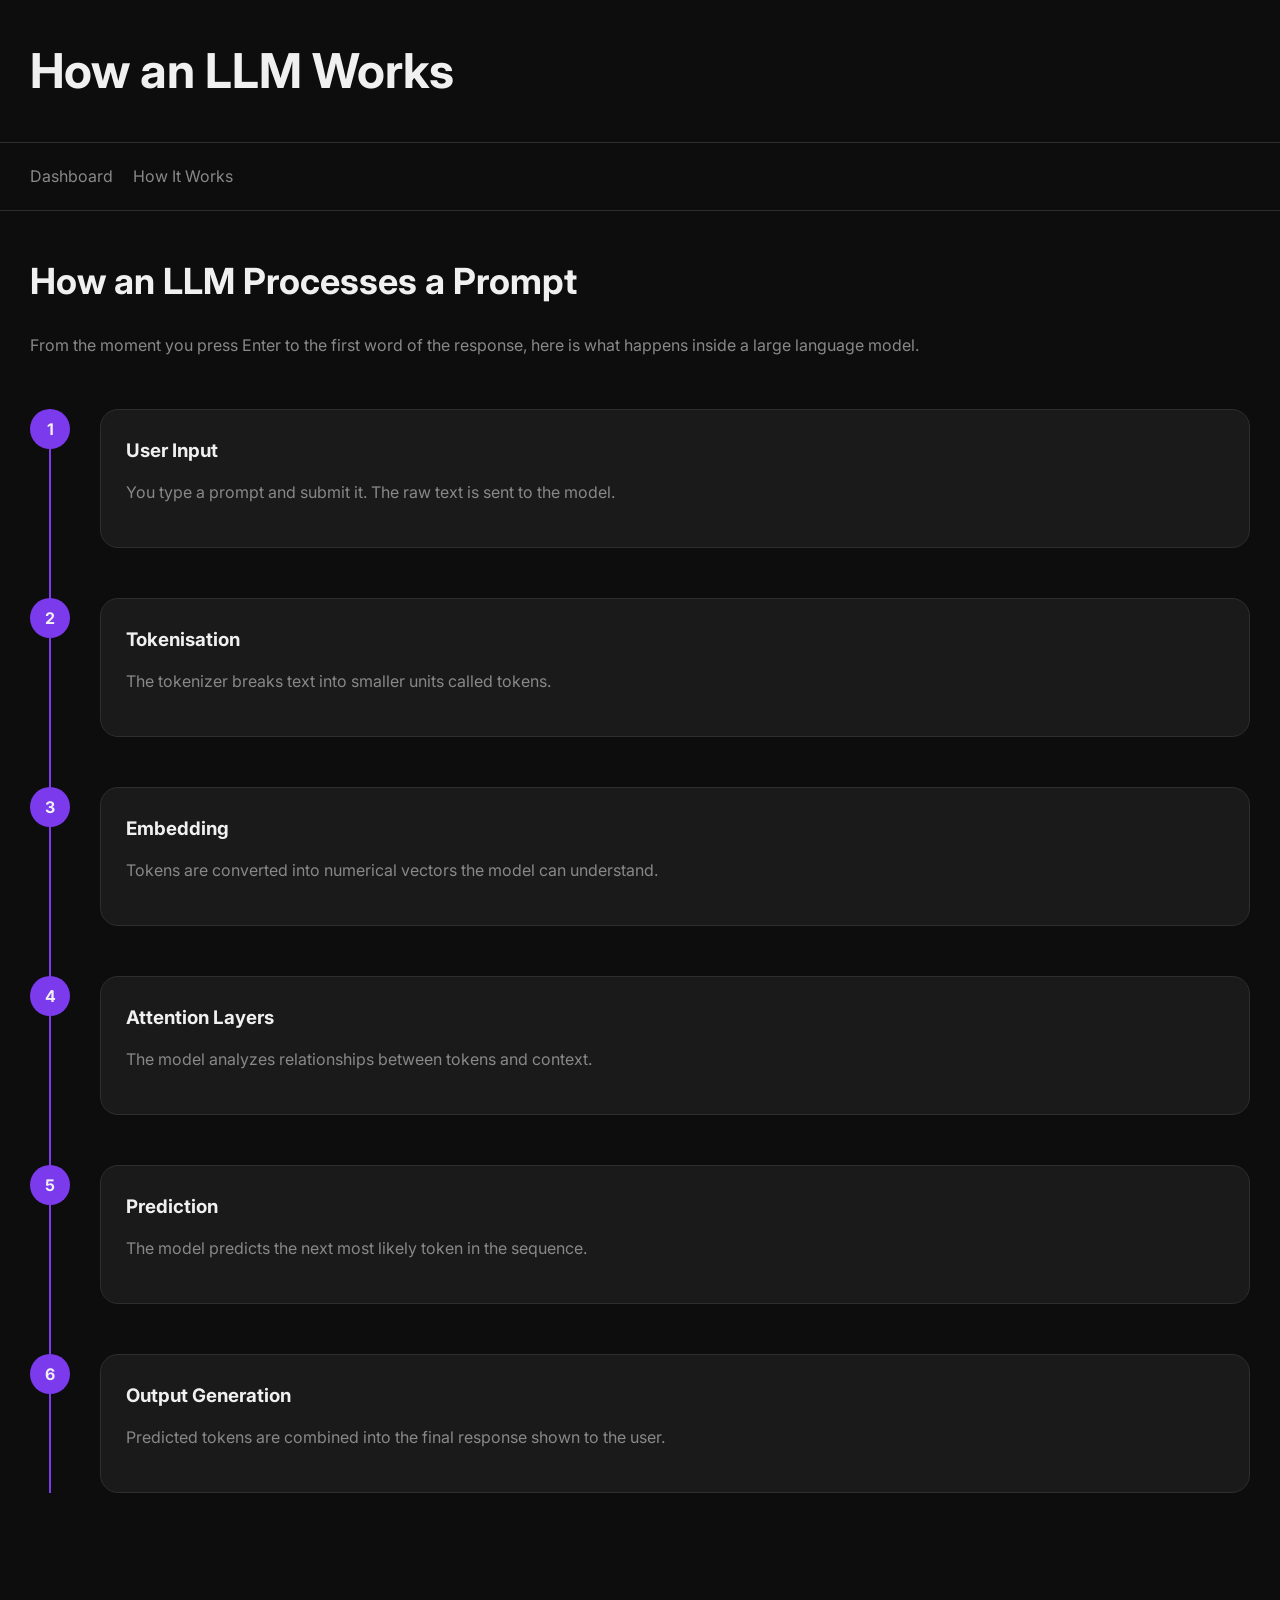
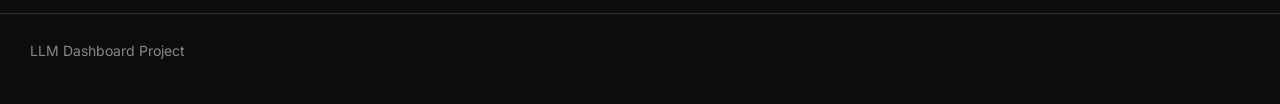
==== how-it-works.html @ 3caa98b6 "feat: add LLM dashboard pages and styling" ====
<!DOCTYPE html>
<html lang="en">

<head>
  <meta charset="UTF-8">
  <title>How an LLM Works</title>

  <link rel="stylesheet" href="styles.css">
</head>

<body>

  <header>
    <h1>How an LLM Works</h1>
  </header>

  <nav>
    <a href="index.html">Dashboard</a>
    <a href="how-it-works.html">How It Works</a>
  </nav>

  <main>

    <section id="timeline">

      <h2>How an LLM Processes a Prompt</h2>

      <p>
        From the moment you press Enter to the first word of the response,
        here is what happens inside a large language model.
      </p>

      <ol class="timeline">

        <li class="timeline-step">

          <div class="step-marker">1</div>

          <div class="step-content">

            <h3>User Input</h3>

            <p>
              You type a prompt and submit it. The raw text is sent to the model.
            </p>

          </div>

        </li>

        <li class="timeline-step">

          <div class="step-marker">2</div>

          <div class="step-content">

            <h3>Tokenisation</h3>

            <p>
              The tokenizer breaks text into smaller units called tokens.
            </p>

          </div>

        </li>

        <li class="timeline-step">

          <div class="step-marker">3</div>

          <div class="step-content">

            <h3>Embedding</h3>

            <p>
              Tokens are converted into numerical vectors the model can understand.
            </p>

          </div>

        </li>

        <li class="timeline-step">

          <div class="step-marker">4</div>

          <div class="step-content">

            <h3>Attention Layers</h3>

            <p>
              The model analyzes relationships between tokens and context.
            </p>

          </div>

        </li>

        <li class="timeline-step">

          <div class="step-marker">5</div>

          <div class="step-content">

            <h3>Prediction</h3>

            <p>
              The model predicts the next most likely token in the sequence.
            </p>

          </div>

        </li>

        <li class="timeline-step">

          <div class="step-marker">6</div>

          <div class="step-content">

            <h3>Output Generation</h3>

            <p>
              Predicted tokens are combined into the final response shown to the user.
            </p>

          </div>

        </li>

      </ol>

    </section>

  </main>

  <footer>
    <p>
      LLM Dashboard Project
    </p>
  </footer>

</body>

</html>
---- styles.css ----
@import url('https://fonts.googleapis.com/css2?family=Inter:wght@400;500;700&display=swap');

:root {
  --color-background: #0d0d0d;
  --color-surface: #1a1a1a;
  --color-border: #2e2e2e;
  --color-text-primary: #f0f0f0;
  --color-text-secondary: #888888;
  --color-accent: #7c3aed;
  --color-accent-hover: #6d28d9;

  --color-green: #16a34a;
  --color-red: #dc2626;
}

* {
  margin: 0;
  padding: 0;
  box-sizing: border-box;
}

body {
  background-color: var(--color-background);
  color: var(--color-text-primary);
  font-family: 'Inter', sans-serif;
  line-height: 1.7;
}

header {
  padding: 30px;
  border-bottom: 1px solid var(--color-border);
}

header h1 {
  font-size: 48px;
}

nav {
  padding: 20px 30px;

  display: flex;
  gap: 20px;

  border-bottom: 1px solid var(--color-border);
}

nav a {
  color: var(--color-text-secondary);
  text-decoration: none;

  transition: 0.3s;
}

nav a:hover {
  color: var(--color-accent);
}

main {
  padding: 40px 30px;
}

section {
  margin-bottom: 80px;
}

h2 {
  font-size: 36px;
  margin-bottom: 20px;
}

p {
  margin-bottom: 16px;
  color: var(--color-text-secondary);
}

table {
  width: 100%;
  border-collapse: collapse;
  margin-top: 25px;
}

thead {
  background-color: var(--color-accent);
}

th,
td {
  border: 1px solid var(--color-border);
  padding: 16px;
  text-align: left;
}

.reasoning-yes {
  color: var(--color-green);
  font-weight: bold;
}

.reasoning-no {
  color: var(--color-red);
  font-weight: bold;
}

.cards-grid {
  display: grid;
  grid-template-columns: repeat(auto-fit, minmax(280px, 1fr));
  gap: 25px;

  margin-top: 30px;
}

.card {
  background-color: var(--color-surface);

  border: 1px solid var(--color-border);
  border-radius: 18px;

  padding: 24px;

  transition: 0.3s;

  box-shadow: 0 0 10px rgba(0, 0, 0, 0.3);
}

.card:hover {
  transform: translateY(-6px);
}

.card-header {
  display: flex;
  justify-content: space-between;
  align-items: center;

  margin-bottom: 25px;
}

.card-provider {
  font-size: 13px;
  color: var(--color-text-secondary);
  letter-spacing: 1px;
}

.card-reasoning {
  padding: 5px 12px;
  border-radius: 999px;

  font-size: 12px;
}

.reasoning-yes.card-reasoning {
  background-color: rgba(22, 163, 74, 0.2);
}

.reasoning-no.card-reasoning {
  background-color: rgba(220, 38, 38, 0.2);
}

.card-name {
  font-size: 34px;
  margin-bottom: 15px;
}

.card-tagline {
  margin-bottom: 30px;
}

.card-specs {
  list-style: none;
}

.card-specs li {
  display: flex;
  justify-content: space-between;

  padding: 12px 0;

  border-top: 1px solid var(--color-border);
}

.spec-label {
  color: var(--color-text-secondary);
}

.timeline {
  list-style: none;

  position: relative;

  margin-top: 50px;
  padding-left: 70px;
}

.timeline::before {
  content: "";

  position: absolute;

  left: 19px;
  top: 0;
  bottom: 0;

  width: 2px;

  background-color: var(--color-accent);
}

.timeline-step {
  position: relative;

  margin-bottom: 50px;

  opacity: 0;

  animation: fadeInUp 0.7s forwards;
}

.timeline-step:nth-child(1) {
  animation-delay: 0.2s;
}

.timeline-step:nth-child(2) {
  animation-delay: 0.4s;
}

.timeline-step:nth-child(3) {
  animation-delay: 0.6s;
}

.timeline-step:nth-child(4) {
  animation-delay: 0.8s;
}

.timeline-step:nth-child(5) {
  animation-delay: 1s;
}

.timeline-step:nth-child(6) {
  animation-delay: 1.2s;
}

.step-marker {
  position: absolute;

  left: -70px;

  width: 40px;
  height: 40px;

  border-radius: 50%;

  background-color: var(--color-accent);

  display: flex;
  justify-content: center;
  align-items: center;

  font-weight: bold;
}

.step-content {
  background-color: var(--color-surface);

  border: 1px solid var(--color-border);
  border-radius: 18px;

  padding: 25px;
}

.step-content h3 {
  margin-bottom: 12px;
}

footer {
  border-top: 1px solid var(--color-border);

  padding: 25px 30px;

  font-size: 14px;
  color: var(--color-text-secondary);
}

@keyframes fadeInUp {

  from {
    opacity: 0;
    transform: translateY(20px);
  }

  to {
    opacity: 1;
    transform: translateY(0);
  }

}
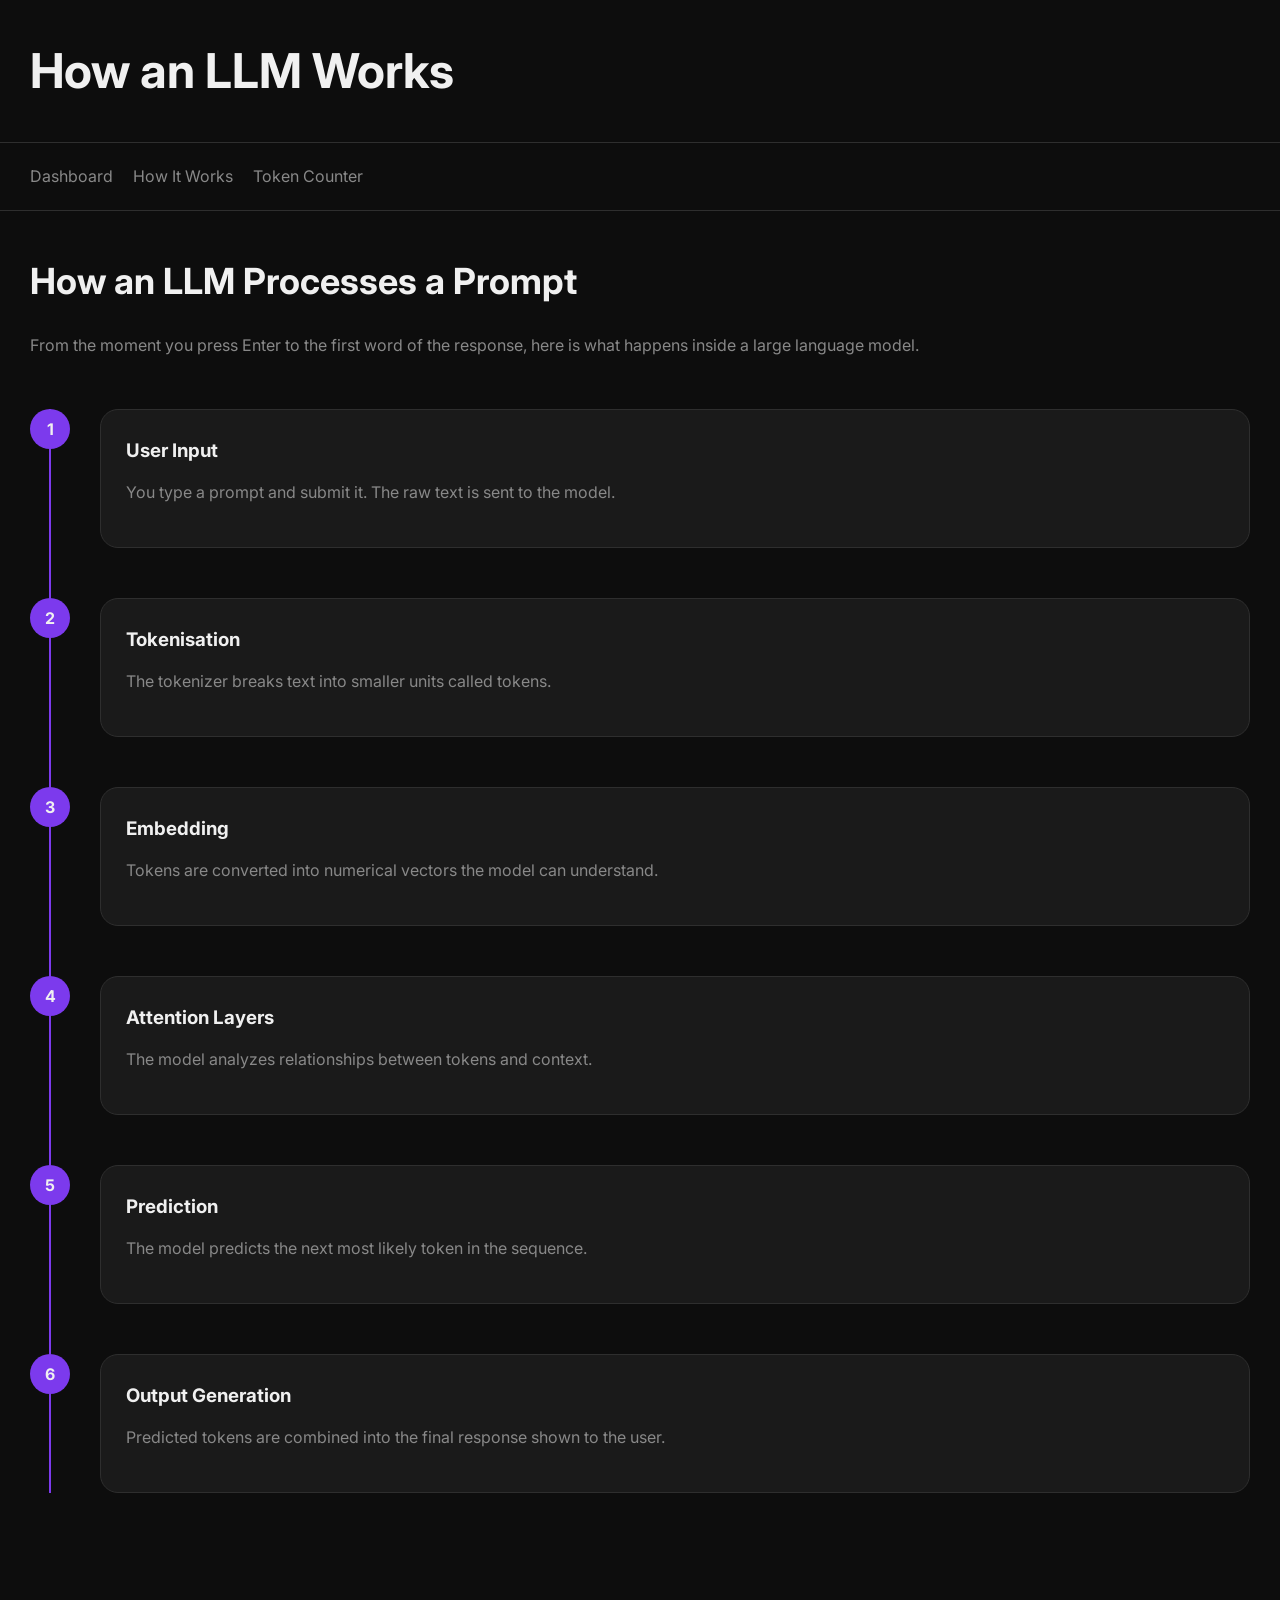
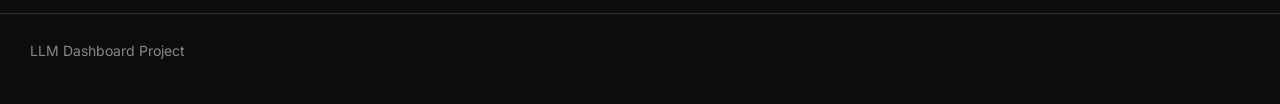
==== commit 7a4cdb5d: "add token counter functionality" ====
--- a/how-it-works.html
+++ b/how-it-works.html
@@ -17,6 +17,7 @@
   <nav>
     <a href="index.html">Dashboard</a>
     <a href="how-it-works.html">How It Works</a>
+    <a href="tokenCounter.html">Token Counter</a>
   </nav>
 
   <main>
